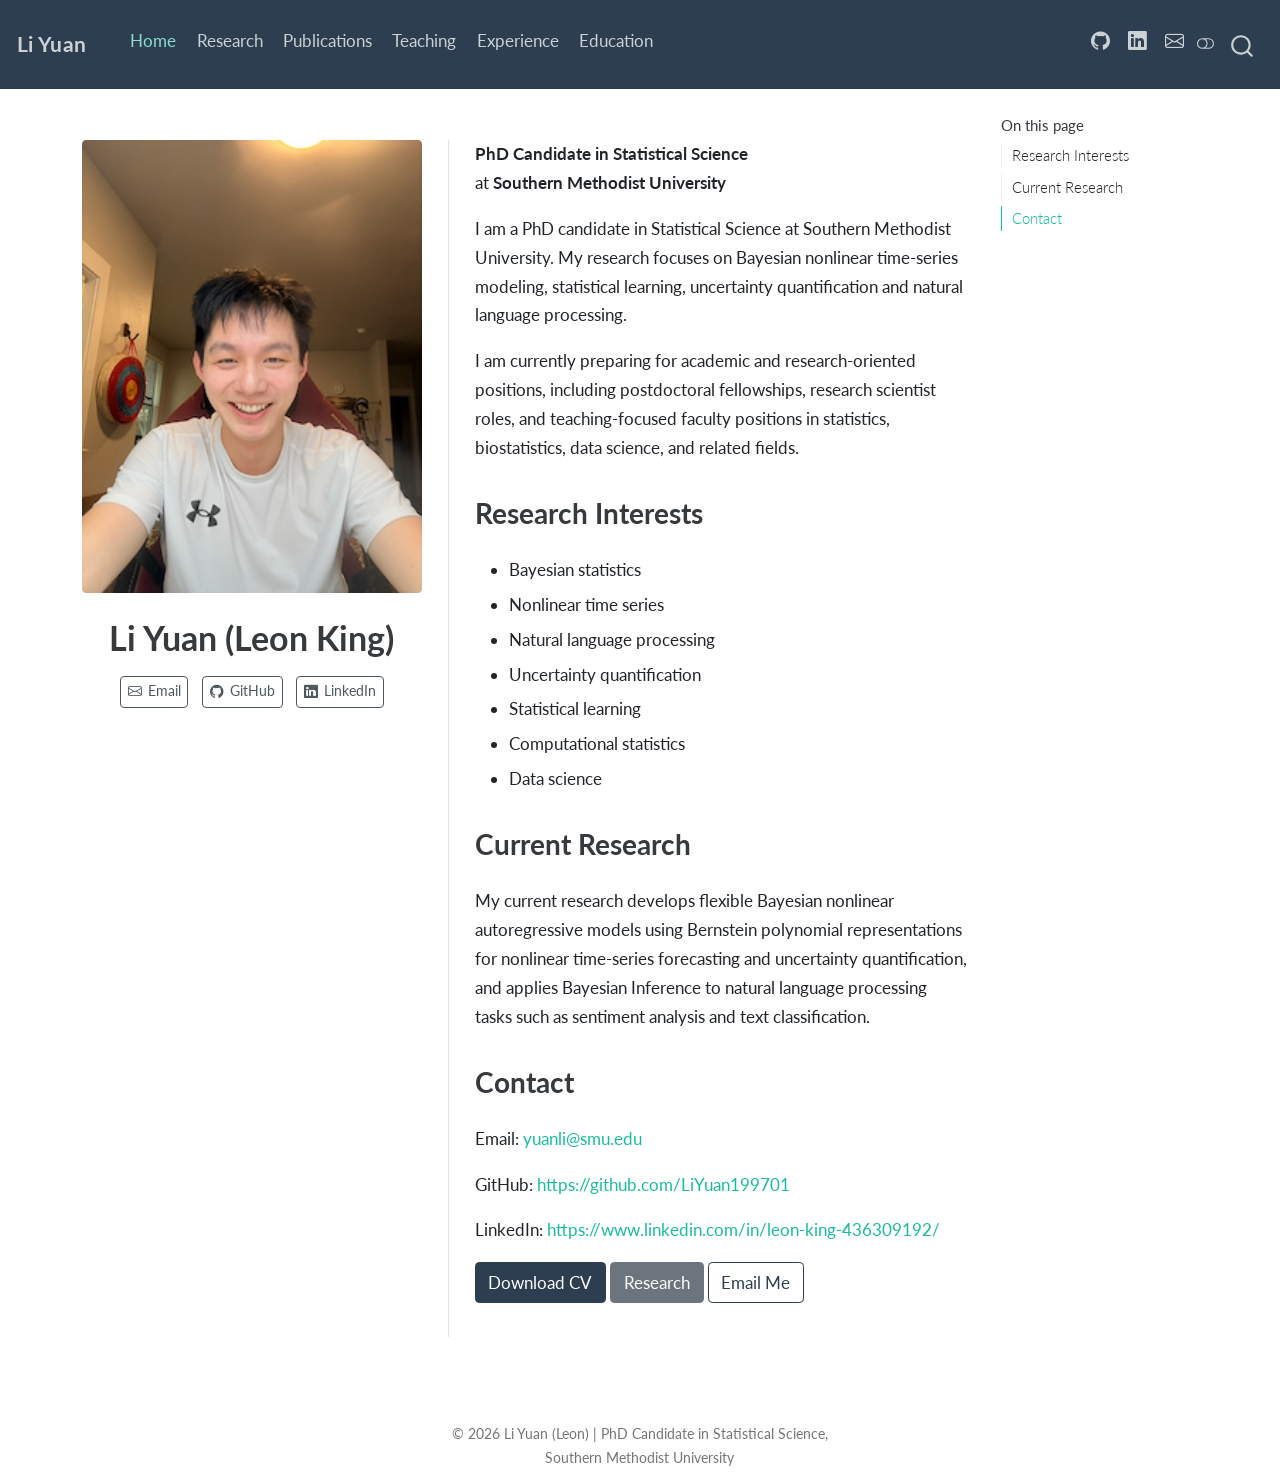
==== docs/index.html @ 4f9800c8 "Update website Education" ====
<!DOCTYPE html>
<html xmlns="http://www.w3.org/1999/xhtml" lang="en" xml:lang="en"><head>

<meta charset="utf-8">
<meta name="generator" content="quarto-1.3.450">

<meta name="viewport" content="width=device-width, initial-scale=1.0, user-scalable=yes">


<title>Li Yuan - Li Yuan (Leon King)</title>
<style>
code{white-space: pre-wrap;}
span.smallcaps{font-variant: small-caps;}
div.columns{display: flex; gap: min(4vw, 1.5em);}
div.column{flex: auto; overflow-x: auto;}
div.hanging-indent{margin-left: 1.5em; text-indent: -1.5em;}
ul.task-list{list-style: none;}
ul.task-list li input[type="checkbox"] {
  width: 0.8em;
  margin: 0 0.8em 0.2em -1em; /* quarto-specific, see https://github.com/quarto-dev/quarto-cli/issues/4556 */ 
  vertical-align: middle;
}
</style>


<script src="site_libs/quarto-nav/quarto-nav.js"></script>
<script src="site_libs/quarto-nav/headroom.min.js"></script>
<script src="site_libs/clipboard/clipboard.min.js"></script>
<script src="site_libs/quarto-search/autocomplete.umd.js"></script>
<script src="site_libs/quarto-search/fuse.min.js"></script>
<script src="site_libs/quarto-search/quarto-search.js"></script>
<meta name="quarto:offset" content="./">
<script src="site_libs/quarto-html/quarto.js"></script>
<script src="site_libs/quarto-html/popper.min.js"></script>
<script src="site_libs/quarto-html/tippy.umd.min.js"></script>
<link href="site_libs/quarto-html/tippy.css" rel="stylesheet">
<link href="site_libs/quarto-html/quarto-syntax-highlighting.css" rel="stylesheet" class="quarto-color-scheme" id="quarto-text-highlighting-styles">
<link href="site_libs/quarto-html/quarto-syntax-highlighting-dark.css" rel="prefetch" class="quarto-color-scheme quarto-color-alternate" id="quarto-text-highlighting-styles">
<script src="site_libs/bootstrap/bootstrap.min.js"></script>
<link href="site_libs/bootstrap/bootstrap-icons.css" rel="stylesheet">
<link href="site_libs/bootstrap/bootstrap.min.css" rel="stylesheet" class="quarto-color-scheme" id="quarto-bootstrap" data-mode="light">
<link href="site_libs/bootstrap/bootstrap-dark.min.css" rel="prefetch" class="quarto-color-scheme quarto-color-alternate" id="quarto-bootstrap" data-mode="dark">
<script id="quarto-search-options" type="application/json">{
  "location": "navbar",
  "copy-button": false,
  "collapse-after": 3,
  "panel-placement": "end",
  "type": "overlay",
  "limit": 20,
  "language": {
    "search-no-results-text": "No results",
    "search-matching-documents-text": "matching documents",
    "search-copy-link-title": "Copy link to search",
    "search-hide-matches-text": "Hide additional matches",
    "search-more-match-text": "more match in this document",
    "search-more-matches-text": "more matches in this document",
    "search-clear-button-title": "Clear",
    "search-detached-cancel-button-title": "Cancel",
    "search-submit-button-title": "Submit",
    "search-label": "Search"
  }
}</script>


<link rel="stylesheet" href="styles.css">
</head>

<body class="nav-fixed">

<div id="quarto-search-results"></div>
  <header id="quarto-header" class="headroom fixed-top">
    <nav class="navbar navbar-expand-lg navbar-dark ">
      <div class="navbar-container container-fluid">
      <div class="navbar-brand-container">
    <a class="navbar-brand" href="./index.html">
    <span class="navbar-title">Li Yuan</span>
    </a>
  </div>
            <div id="quarto-search" class="" title="Search"></div>
          <button class="navbar-toggler" type="button" data-bs-toggle="collapse" data-bs-target="#navbarCollapse" aria-controls="navbarCollapse" aria-expanded="false" aria-label="Toggle navigation" onclick="if (window.quartoToggleHeadroom) { window.quartoToggleHeadroom(); }">
  <span class="navbar-toggler-icon"></span>
</button>
          <div class="collapse navbar-collapse" id="navbarCollapse">
            <ul class="navbar-nav navbar-nav-scroll me-auto">
  <li class="nav-item">
    <a class="nav-link active" href="./index.html" rel="" target="" aria-current="page">
 <span class="menu-text">Home</span></a>
  </li>  
  <li class="nav-item">
    <a class="nav-link" href="./research.html" rel="" target="">
 <span class="menu-text">Research</span></a>
  </li>  
  <li class="nav-item">
    <a class="nav-link" href="./publications.html" rel="" target="">
 <span class="menu-text">Publications</span></a>
  </li>  
  <li class="nav-item">
    <a class="nav-link" href="./teaching.html" rel="" target="">
 <span class="menu-text">Teaching</span></a>
  </li>  
  <li class="nav-item">
    <a class="nav-link" href="./experience.html" rel="" target="">
 <span class="menu-text">Experience</span></a>
  </li>  
  <li class="nav-item">
    <a class="nav-link" href="./education.html" rel="" target="">
 <span class="menu-text">Education</span></a>
  </li>  
</ul>
            <ul class="navbar-nav navbar-nav-scroll ms-auto">
  <li class="nav-item compact">
    <a class="nav-link" href="https://github.com/LiYuan199701" rel="" target=""><i class="bi bi-github" role="img">
</i> 
 <span class="menu-text"></span></a>
  </li>  
  <li class="nav-item compact">
    <a class="nav-link" href="https://www.linkedin.com/in/leon-king-436309192/" rel="" target=""><i class="bi bi-linkedin" role="img">
</i> 
 <span class="menu-text"></span></a>
  </li>  
  <li class="nav-item compact">
    <a class="nav-link" href="mailto:yuanli@smu.edu" rel="" target=""><i class="bi bi-envelope" role="img">
</i> 
 <span class="menu-text"></span></a>
  </li>  
</ul>
            <div class="quarto-navbar-tools">
  <a href="" class="quarto-color-scheme-toggle quarto-navigation-tool  px-1" onclick="window.quartoToggleColorScheme(); return false;" title="Toggle dark mode"><i class="bi"></i></a>
</div>
          </div> <!-- /navcollapse -->
      </div> <!-- /container-fluid -->
    </nav>
</header>
<!-- content -->
<div id="quarto-content" class="quarto-container page-columns page-rows-contents page-layout-full page-navbar">
<!-- sidebar -->
<!-- margin-sidebar -->
    <div id="quarto-margin-sidebar" class="sidebar margin-sidebar">
        <nav id="TOC" role="doc-toc" class="toc-active">
    <h2 id="toc-title">On this page</h2>
  <ul>
  <li><a href="#research-interests" id="toc-research-interests" class="nav-link active" data-scroll-target="#research-interests">Research Interests</a></li>
  <li><a href="#current-research" id="toc-current-research" class="nav-link" data-scroll-target="#current-research">Current Research</a></li>
  <li><a href="#contact" id="toc-contact" class="nav-link" data-scroll-target="#contact">Contact</a></li>
  </ul>
</nav>
    </div>
<!-- main -->
<div class="quarto-about-trestles column-page-left">
  <div class="about-entity">
    <img src="images/headshot.png" class="about-image
  rounded " style="width: 20em;">
<header id="title-block-header" class="quarto-title-block default">
<div class="quarto-title">
<h1 class="title">Li Yuan (Leon King)</h1>
</div>
<div class="quarto-title-meta">
  </div>
</header>
    <div class="about-links">
  <a href="mailto:yuanli@smu.edu" class="about-link" rel="" target="">
    <i class="bi bi-envelope"></i>
     <span class="about-link-text">Email</span>
  </a>
  <a href="https://github.com/LiYuan199701" class="about-link" rel="" target="">
    <i class="bi bi-github"></i>
     <span class="about-link-text">GitHub</span>
  </a>
  <a href="https://www.linkedin.com/in/leon-king-436309192/" class="about-link" rel="" target="">
    <i class="bi bi-linkedin"></i>
     <span class="about-link-text">LinkedIn</span>
  </a>
</div>
  </div>
  <div class="about-contents"><main class="content column-page-left" id="quarto-document-content">

<p><strong>PhD Candidate in Statistical Science</strong><br>
at <strong>Southern Methodist University</strong></p>
<p>I am a PhD candidate in Statistical Science at Southern Methodist University. My research focuses on Bayesian nonlinear time-series modeling, statistical learning, uncertainty quantification and natural language processing.</p>
<p>I am currently preparing for academic and research-oriented positions, including postdoctoral fellowships, research scientist roles, and teaching-focused faculty positions in statistics, biostatistics, data science, and related fields.</p>
<section id="research-interests" class="level2">
<h2 data-anchor-id="research-interests">Research Interests</h2>
<ul>
<li>Bayesian statistics</li>
<li>Nonlinear time series</li>
<li>Natural language processing</li>
<li>Uncertainty quantification</li>
<li>Statistical learning</li>
<li>Computational statistics</li>
<li>Data science</li>
</ul>
</section>
<section id="current-research" class="level2">
<h2 data-anchor-id="current-research">Current Research</h2>
<p>My current research develops flexible Bayesian nonlinear autoregressive models using Bernstein polynomial representations for nonlinear time-series forecasting and uncertainty quantification, and applies Bayesian Inference to natural language processing tasks such as sentiment analysis and text classification.</p>
</section>
<section id="contact" class="level2">
<h2 data-anchor-id="contact">Contact</h2>
<p>Email: <a href="mailto:yuanli@smu.edu">yuanli@smu.edu</a></p>
<p>GitHub: <a href="https://github.com/LiYuan199701">https://github.com/LiYuan199701</a></p>
<p>LinkedIn: <a href="https://www.linkedin.com/in/leon-king-436309192/">https://www.linkedin.com/in/leon-king-436309192/</a></p>
<p><a href="files/Li_Yuan_CV.pdf" class="btn btn-primary">Download CV</a> <a href="./research.html" class="btn btn-secondary">Research</a> <a href="mailto:yuanli@smu.edu" class="btn btn-outline-primary">Email Me</a></p>


</section>
</main></div>
</div>
 <!-- /main -->
<script id="quarto-html-after-body" type="application/javascript">
window.document.addEventListener("DOMContentLoaded", function (event) {
  const toggleBodyColorMode = (bsSheetEl) => {
    const mode = bsSheetEl.getAttribute("data-mode");
    const bodyEl = window.document.querySelector("body");
    if (mode === "dark") {
      bodyEl.classList.add("quarto-dark");
      bodyEl.classList.remove("quarto-light");
    } else {
      bodyEl.classList.add("quarto-light");
      bodyEl.classList.remove("quarto-dark");
    }
  }
  const toggleBodyColorPrimary = () => {
    const bsSheetEl = window.document.querySelector("link#quarto-bootstrap");
    if (bsSheetEl) {
      toggleBodyColorMode(bsSheetEl);
    }
  }
  toggleBodyColorPrimary();  
  const disableStylesheet = (stylesheets) => {
    for (let i=0; i < stylesheets.length; i++) {
      const stylesheet = stylesheets[i];
      stylesheet.rel = 'prefetch';
    }
  }
  const enableStylesheet = (stylesheets) => {
    for (let i=0; i < stylesheets.length; i++) {
      const stylesheet = stylesheets[i];
      stylesheet.rel = 'stylesheet';
    }
  }
  const manageTransitions = (selector, allowTransitions) => {
    const els = window.document.querySelectorAll(selector);
    for (let i=0; i < els.length; i++) {
      const el = els[i];
      if (allowTransitions) {
        el.classList.remove('notransition');
      } else {
        el.classList.add('notransition');
      }
    }
  }
  const toggleColorMode = (alternate) => {
    // Switch the stylesheets
    const alternateStylesheets = window.document.querySelectorAll('link.quarto-color-scheme.quarto-color-alternate');
    manageTransitions('#quarto-margin-sidebar .nav-link', false);
    if (alternate) {
      enableStylesheet(alternateStylesheets);
      for (const sheetNode of alternateStylesheets) {
        if (sheetNode.id === "quarto-bootstrap") {
          toggleBodyColorMode(sheetNode);
        }
      }
    } else {
      disableStylesheet(alternateStylesheets);
      toggleBodyColorPrimary();
    }
    manageTransitions('#quarto-margin-sidebar .nav-link', true);
    // Switch the toggles
    const toggles = window.document.querySelectorAll('.quarto-color-scheme-toggle');
    for (let i=0; i < toggles.length; i++) {
      const toggle = toggles[i];
      if (toggle) {
        if (alternate) {
          toggle.classList.add("alternate");     
        } else {
          toggle.classList.remove("alternate");
        }
      }
    }
    // Hack to workaround the fact that safari doesn't
    // properly recolor the scrollbar when toggling (#1455)
    if (navigator.userAgent.indexOf('Safari') > 0 && navigator.userAgent.indexOf('Chrome') == -1) {
      manageTransitions("body", false);
      window.scrollTo(0, 1);
      setTimeout(() => {
        window.scrollTo(0, 0);
        manageTransitions("body", true);
      }, 40);  
    }
  }
  const isFileUrl = () => { 
    return window.location.protocol === 'file:';
  }
  const hasAlternateSentinel = () => {  
    let styleSentinel = getColorSchemeSentinel();
    if (styleSentinel !== null) {
      return styleSentinel === "alternate";
    } else {
      return false;
    }
  }
  const setStyleSentinel = (alternate) => {
    const value = alternate ? "alternate" : "default";
    if (!isFileUrl()) {
      window.localStorage.setItem("quarto-color-scheme", value);
    } else {
      localAlternateSentinel = value;
    }
  }
  const getColorSchemeSentinel = () => {
    if (!isFileUrl()) {
      const storageValue = window.localStorage.getItem("quarto-color-scheme");
      return storageValue != null ? storageValue : localAlternateSentinel;
    } else {
      return localAlternateSentinel;
    }
  }
  let localAlternateSentinel = 'default';
  // Dark / light mode switch
  window.quartoToggleColorScheme = () => {
    // Read the current dark / light value 
    let toAlternate = !hasAlternateSentinel();
    toggleColorMode(toAlternate);
    setStyleSentinel(toAlternate);
  };
  // Ensure there is a toggle, if there isn't float one in the top right
  if (window.document.querySelector('.quarto-color-scheme-toggle') === null) {
    const a = window.document.createElement('a');
    a.classList.add('top-right');
    a.classList.add('quarto-color-scheme-toggle');
    a.href = "";
    a.onclick = function() { try { window.quartoToggleColorScheme(); } catch {} return false; };
    const i = window.document.createElement("i");
    i.classList.add('bi');
    a.appendChild(i);
    window.document.body.appendChild(a);
  }
  // Switch to dark mode if need be
  if (hasAlternateSentinel()) {
    toggleColorMode(true);
  } else {
    toggleColorMode(false);
  }
  const isCodeAnnotation = (el) => {
    for (const clz of el.classList) {
      if (clz.startsWith('code-annotation-')) {                     
        return true;
      }
    }
    return false;
  }
  const clipboard = new window.ClipboardJS('.code-copy-button', {
    text: function(trigger) {
      const codeEl = trigger.previousElementSibling.cloneNode(true);
      for (const childEl of codeEl.children) {
        if (isCodeAnnotation(childEl)) {
          childEl.remove();
        }
      }
      return codeEl.innerText;
    }
  });
  clipboard.on('success', function(e) {
    // button target
    const button = e.trigger;
    // don't keep focus
    button.blur();
    // flash "checked"
    button.classList.add('code-copy-button-checked');
    var currentTitle = button.getAttribute("title");
    button.setAttribute("title", "Copied!");
    let tooltip;
    if (window.bootstrap) {
      button.setAttribute("data-bs-toggle", "tooltip");
      button.setAttribute("data-bs-placement", "left");
      button.setAttribute("data-bs-title", "Copied!");
      tooltip = new bootstrap.Tooltip(button, 
        { trigger: "manual", 
          customClass: "code-copy-button-tooltip",
          offset: [0, -8]});
      tooltip.show();    
    }
    setTimeout(function() {
      if (tooltip) {
        tooltip.hide();
        button.removeAttribute("data-bs-title");
        button.removeAttribute("data-bs-toggle");
        button.removeAttribute("data-bs-placement");
      }
      button.setAttribute("title", currentTitle);
      button.classList.remove('code-copy-button-checked');
    }, 1000);
    // clear code selection
    e.clearSelection();
  });
  function tippyHover(el, contentFn) {
    const config = {
      allowHTML: true,
      content: contentFn,
      maxWidth: 500,
      delay: 100,
      arrow: false,
      appendTo: function(el) {
          return el.parentElement;
      },
      interactive: true,
      interactiveBorder: 10,
      theme: 'quarto',
      placement: 'bottom-start'
    };
    window.tippy(el, config); 
  }
  const noterefs = window.document.querySelectorAll('a[role="doc-noteref"]');
  for (var i=0; i<noterefs.length; i++) {
    const ref = noterefs[i];
    tippyHover(ref, function() {
      // use id or data attribute instead here
      let href = ref.getAttribute('data-footnote-href') || ref.getAttribute('href');
      try { href = new URL(href).hash; } catch {}
      const id = href.replace(/^#\/?/, "");
      const note = window.document.getElementById(id);
      return note.innerHTML;
    });
  }
      let selectedAnnoteEl;
      const selectorForAnnotation = ( cell, annotation) => {
        let cellAttr = 'data-code-cell="' + cell + '"';
        let lineAttr = 'data-code-annotation="' +  annotation + '"';
        const selector = 'span[' + cellAttr + '][' + lineAttr + ']';
        return selector;
      }
      const selectCodeLines = (annoteEl) => {
        const doc = window.document;
        const targetCell = annoteEl.getAttribute("data-target-cell");
        const targetAnnotation = annoteEl.getAttribute("data-target-annotation");
        const annoteSpan = window.document.querySelector(selectorForAnnotation(targetCell, targetAnnotation));
        const lines = annoteSpan.getAttribute("data-code-lines").split(",");
        const lineIds = lines.map((line) => {
          return targetCell + "-" + line;
        })
        let top = null;
        let height = null;
        let parent = null;
        if (lineIds.length > 0) {
            //compute the position of the single el (top and bottom and make a div)
            const el = window.document.getElementById(lineIds[0]);
            top = el.offsetTop;
            height = el.offsetHeight;
            parent = el.parentElement.parentElement;
          if (lineIds.length > 1) {
            const lastEl = window.document.getElementById(lineIds[lineIds.length - 1]);
            const bottom = lastEl.offsetTop + lastEl.offsetHeight;
            height = bottom - top;
          }
          if (top !== null && height !== null && parent !== null) {
            // cook up a div (if necessary) and position it 
            let div = window.document.getElementById("code-annotation-line-highlight");
            if (div === null) {
              div = window.document.createElement("div");
              div.setAttribute("id", "code-annotation-line-highlight");
              div.style.position = 'absolute';
              parent.appendChild(div);
            }
            div.style.top = top - 2 + "px";
            div.style.height = height + 4 + "px";
            let gutterDiv = window.document.getElementById("code-annotation-line-highlight-gutter");
            if (gutterDiv === null) {
              gutterDiv = window.document.createElement("div");
              gutterDiv.setAttribute("id", "code-annotation-line-highlight-gutter");
              gutterDiv.style.position = 'absolute';
              const codeCell = window.document.getElementById(targetCell);
              const gutter = codeCell.querySelector('.code-annotation-gutter');
              gutter.appendChild(gutterDiv);
            }
            gutterDiv.style.top = top - 2 + "px";
            gutterDiv.style.height = height + 4 + "px";
          }
          selectedAnnoteEl = annoteEl;
        }
      };
      const unselectCodeLines = () => {
        const elementsIds = ["code-annotation-line-highlight", "code-annotation-line-highlight-gutter"];
        elementsIds.forEach((elId) => {
          const div = window.document.getElementById(elId);
          if (div) {
            div.remove();
          }
        });
        selectedAnnoteEl = undefined;
      };
      // Attach click handler to the DT
      const annoteDls = window.document.querySelectorAll('dt[data-target-cell]');
      for (const annoteDlNode of annoteDls) {
        annoteDlNode.addEventListener('click', (event) => {
          const clickedEl = event.target;
          if (clickedEl !== selectedAnnoteEl) {
            unselectCodeLines();
            const activeEl = window.document.querySelector('dt[data-target-cell].code-annotation-active');
            if (activeEl) {
              activeEl.classList.remove('code-annotation-active');
            }
            selectCodeLines(clickedEl);
            clickedEl.classList.add('code-annotation-active');
          } else {
            // Unselect the line
            unselectCodeLines();
            clickedEl.classList.remove('code-annotation-active');
          }
        });
      }
  const findCites = (el) => {
    const parentEl = el.parentElement;
    if (parentEl) {
      const cites = parentEl.dataset.cites;
      if (cites) {
        return {
          el,
          cites: cites.split(' ')
        };
      } else {
        return findCites(el.parentElement)
      }
    } else {
      return undefined;
    }
  };
  var bibliorefs = window.document.querySelectorAll('a[role="doc-biblioref"]');
  for (var i=0; i<bibliorefs.length; i++) {
    const ref = bibliorefs[i];
    const citeInfo = findCites(ref);
    if (citeInfo) {
      tippyHover(citeInfo.el, function() {
        var popup = window.document.createElement('div');
        citeInfo.cites.forEach(function(cite) {
          var citeDiv = window.document.createElement('div');
          citeDiv.classList.add('hanging-indent');
          citeDiv.classList.add('csl-entry');
          var biblioDiv = window.document.getElementById('ref-' + cite);
          if (biblioDiv) {
            citeDiv.innerHTML = biblioDiv.innerHTML;
          }
          popup.appendChild(citeDiv);
        });
        return popup.innerHTML;
      });
    }
  }
});
</script>
</div> <!-- /content -->
<footer class="footer">
  <div class="nav-footer">
    <div class="nav-footer-left">
      &nbsp;
    </div>   
    <div class="nav-footer-center">© 2026 Li Yuan (Leon) | PhD Candidate in Statistical Science, Southern Methodist University</div>
    <div class="nav-footer-right">
      &nbsp;
    </div>
  </div>
</footer>



</body></html>
---- docs/site_libs/quarto-html/tippy.css ----
.tippy-box[data-animation=fade][data-state=hidden]{opacity:0}[data-tippy-root]{max-width:calc(100vw - 10px)}.tippy-box{position:relative;background-color:#333;color:#fff;border-radius:4px;font-size:14px;line-height:1.4;white-space:normal;outline:0;transition-property:transform,visibility,opacity}.tippy-box[data-placement^=top]>.tippy-arrow{bottom:0}.tippy-box[data-placement^=top]>.tippy-arrow:before{bottom:-7px;left:0;border-width:8px 8px 0;border-top-color:initial;transform-origin:center top}.tippy-box[data-placement^=bottom]>.tippy-arrow{top:0}.tippy-box[data-placement^=bottom]>.tippy-arrow:before{top:-7px;left:0;border-width:0 8px 8px;border-bottom-color:initial;transform-origin:center bottom}.tippy-box[data-placement^=left]>.tippy-arrow{right:0}.tippy-box[data-placement^=left]>.tippy-arrow:before{border-width:8px 0 8px 8px;border-left-color:initial;right:-7px;transform-origin:center left}.tippy-box[data-placement^=right]>.tippy-arrow{left:0}.tippy-box[data-placement^=right]>.tippy-arrow:before{left:-7px;border-width:8px 8px 8px 0;border-right-color:initial;transform-origin:center right}.tippy-box[data-inertia][data-state=visible]{transition-timing-function:cubic-bezier(.54,1.5,.38,1.11)}.tippy-arrow{width:16px;height:16px;color:#333}.tippy-arrow:before{content:"";position:absolute;border-color:transparent;border-style:solid}.tippy-content{position:relative;padding:5px 9px;z-index:1}
---- docs/site_libs/quarto-html/quarto-syntax-highlighting.css ----
/* quarto syntax highlight colors */
:root {
  --quarto-hl-ot-color: #003B4F;
  --quarto-hl-at-color: #657422;
  --quarto-hl-ss-color: #20794D;
  --quarto-hl-an-color: #5E5E5E;
  --quarto-hl-fu-color: #4758AB;
  --quarto-hl-st-color: #20794D;
  --quarto-hl-cf-color: #003B4F;
  --quarto-hl-op-color: #5E5E5E;
  --quarto-hl-er-color: #AD0000;
  --quarto-hl-bn-color: #AD0000;
  --quarto-hl-al-color: #AD0000;
  --quarto-hl-va-color: #111111;
  --quarto-hl-bu-color: inherit;
  --quarto-hl-ex-color: inherit;
  --quarto-hl-pp-color: #AD0000;
  --quarto-hl-in-color: #5E5E5E;
  --quarto-hl-vs-color: #20794D;
  --quarto-hl-wa-color: #5E5E5E;
  --quarto-hl-do-color: #5E5E5E;
  --quarto-hl-im-color: #00769E;
  --quarto-hl-ch-color: #20794D;
  --quarto-hl-dt-color: #AD0000;
  --quarto-hl-fl-color: #AD0000;
  --quarto-hl-co-color: #5E5E5E;
  --quarto-hl-cv-color: #5E5E5E;
  --quarto-hl-cn-color: #8f5902;
  --quarto-hl-sc-color: #5E5E5E;
  --quarto-hl-dv-color: #AD0000;
  --quarto-hl-kw-color: #003B4F;
}

/* other quarto variables */
:root {
  --quarto-font-monospace: SFMono-Regular, Menlo, Monaco, Consolas, "Liberation Mono", "Courier New", monospace;
}

pre > code.sourceCode > span {
  color: #003B4F;
}

code span {
  color: #003B4F;
}

code.sourceCode > span {
  color: #003B4F;
}

div.sourceCode,
div.sourceCode pre.sourceCode {
  color: #003B4F;
}

code span.ot {
  color: #003B4F;
  font-style: inherit;
}

code span.at {
  color: #657422;
  font-style: inherit;
}

code span.ss {
  color: #20794D;
  font-style: inherit;
}

code span.an {
  color: #5E5E5E;
  font-style: inherit;
}

code span.fu {
  color: #4758AB;
  font-style: inherit;
}

code span.st {
  color: #20794D;
  font-style: inherit;
}

code span.cf {
  color: #003B4F;
  font-style: inherit;
}

code span.op {
  color: #5E5E5E;
  font-style: inherit;
}

code span.er {
  color: #AD0000;
  font-style: inherit;
}

code span.bn {
  color: #AD0000;
  font-style: inherit;
}

code span.al {
  color: #AD0000;
  font-style: inherit;
}

code span.va {
  color: #111111;
  font-style: inherit;
}

code span.bu {
  font-style: inherit;
}

code span.ex {
  font-style: inherit;
}

code span.pp {
  color: #AD0000;
  font-style: inherit;
}

code span.in {
  color: #5E5E5E;
  font-style: inherit;
}

code span.vs {
  color: #20794D;
  font-style: inherit;
}

code span.wa {
  color: #5E5E5E;
  font-style: italic;
}

code span.do {
  color: #5E5E5E;
  font-style: italic;
}

code span.im {
  color: #00769E;
  font-style: inherit;
}

code span.ch {
  color: #20794D;
  font-style: inherit;
}

code span.dt {
  color: #AD0000;
  font-style: inherit;
}

code span.fl {
  color: #AD0000;
  font-style: inherit;
}

code span.co {
  color: #5E5E5E;
  font-style: inherit;
}

code span.cv {
  color: #5E5E5E;
  font-style: italic;
}

code span.cn {
  color: #8f5902;
  font-style: inherit;
}

code span.sc {
  color: #5E5E5E;
  font-style: inherit;
}

code span.dv {
  color: #AD0000;
  font-style: inherit;
}

code span.kw {
  color: #003B4F;
  font-style: inherit;
}

.prevent-inlining {
  content: "</";
}

/*# sourceMappingURL=debc5d5d77c3f9108843748ff7464032.css.map */
---- docs/site_libs/quarto-html/quarto-syntax-highlighting-dark.css ----
/* quarto syntax highlight colors */
:root {
  --quarto-hl-al-color: #f07178;
  --quarto-hl-an-color: #d4d0ab;
  --quarto-hl-at-color: #00e0e0;
  --quarto-hl-bn-color: #d4d0ab;
  --quarto-hl-bu-color: #abe338;
  --quarto-hl-ch-color: #abe338;
  --quarto-hl-co-color: #f8f8f2;
  --quarto-hl-cv-color: #ffd700;
  --quarto-hl-cn-color: #ffd700;
  --quarto-hl-cf-color: #ffa07a;
  --quarto-hl-dt-color: #ffa07a;
  --quarto-hl-dv-color: #d4d0ab;
  --quarto-hl-do-color: #f8f8f2;
  --quarto-hl-er-color: #f07178;
  --quarto-hl-ex-color: #00e0e0;
  --quarto-hl-fl-color: #d4d0ab;
  --quarto-hl-fu-color: #ffa07a;
  --quarto-hl-im-color: #abe338;
  --quarto-hl-in-color: #d4d0ab;
  --quarto-hl-kw-color: #ffa07a;
  --quarto-hl-op-color: #ffa07a;
  --quarto-hl-ot-color: #00e0e0;
  --quarto-hl-pp-color: #dcc6e0;
  --quarto-hl-re-color: #00e0e0;
  --quarto-hl-sc-color: #abe338;
  --quarto-hl-ss-color: #abe338;
  --quarto-hl-st-color: #abe338;
  --quarto-hl-va-color: #00e0e0;
  --quarto-hl-vs-color: #abe338;
  --quarto-hl-wa-color: #dcc6e0;
}

/* other quarto variables */
:root {
  --quarto-font-monospace: SFMono-Regular, Menlo, Monaco, Consolas, "Liberation Mono", "Courier New", monospace;
}

code span.al {
  background-color: #2a0f15;
  font-weight: bold;
  color: #f07178;
}

code span.an {
  color: #d4d0ab;
}

code span.at {
  color: #00e0e0;
}

code span.bn {
  color: #d4d0ab;
}

code span.bu {
  color: #abe338;
}

code span.ch {
  color: #abe338;
}

code span.co {
  font-style: italic;
  color: #f8f8f2;
}

code span.cv {
  color: #ffd700;
}

code span.cn {
  color: #ffd700;
}

code span.cf {
  font-weight: bold;
  color: #ffa07a;
}

code span.dt {
  color: #ffa07a;
}

code span.dv {
  color: #d4d0ab;
}

code span.do {
  color: #f8f8f2;
}

code span.er {
  color: #f07178;
  text-decoration: underline;
}

code span.ex {
  font-weight: bold;
  color: #00e0e0;
}

code span.fl {
  color: #d4d0ab;
}

code span.fu {
  color: #ffa07a;
}

code span.im {
  color: #abe338;
}

code span.in {
  color: #d4d0ab;
}

code span.kw {
  font-weight: bold;
  color: #ffa07a;
}

pre > code.sourceCode > span {
  color: #f8f8f2;
}

code span {
  color: #f8f8f2;
}

code.sourceCode > span {
  color: #f8f8f2;
}

div.sourceCode,
div.sourceCode pre.sourceCode {
  color: #f8f8f2;
}

code span.op {
  color: #ffa07a;
}

code span.ot {
  color: #00e0e0;
}

code span.pp {
  color: #dcc6e0;
}

code span.re {
  background-color: #f8f8f2;
  color: #00e0e0;
}

code span.sc {
  color: #abe338;
}

code span.ss {
  color: #abe338;
}

code span.st {
  color: #abe338;
}

code span.va {
  color: #00e0e0;
}

code span.vs {
  color: #abe338;
}

code span.wa {
  color: #dcc6e0;
}

.prevent-inlining {
  content: "</";
}

/*# sourceMappingURL=935a306eefa94366c21e1a970dddb765.css.map */
---- docs/styles.css ----
/* Make the whole site feel cleaner */
body {
  font-size: 17px;
  line-height: 1.7;
}

/* Improve headings */
h1, h2, h3 {
  font-weight: 700;
}

/* Make homepage intro more elegant */
.quarto-about-jolla {
  margin-top: 2rem;
  margin-bottom: 2rem;
}

/* Make links look cleaner */
a {
  text-decoration: none;
}

/* Add soft rounded style to callout boxes */
.callout {
  border-radius: 12px;
}

/* Make navbar cleaner */
.navbar-title {
  font-weight: 700;
  letter-spacing: 0.3px;
}

/* Better image styling */
img {
  border-radius: 12px;
}

/* Limit page width for readability */
.page-columns .content {
  max-width: 950px;
}

/* Make CV/research lists easier to read */
li {
  margin-bottom: 0.35rem;
}

/* Homepage profile photo */
.quarto-about-jolla img {
  max-width: 280px;
  border-radius: 24px;
  box-shadow: 0 8px 30px rgba(0, 0, 0, 0.18);
}

/* Homepage intro spacing */
.quarto-about-jolla {
  margin-top: 2rem;
  margin-bottom: 2rem;
}
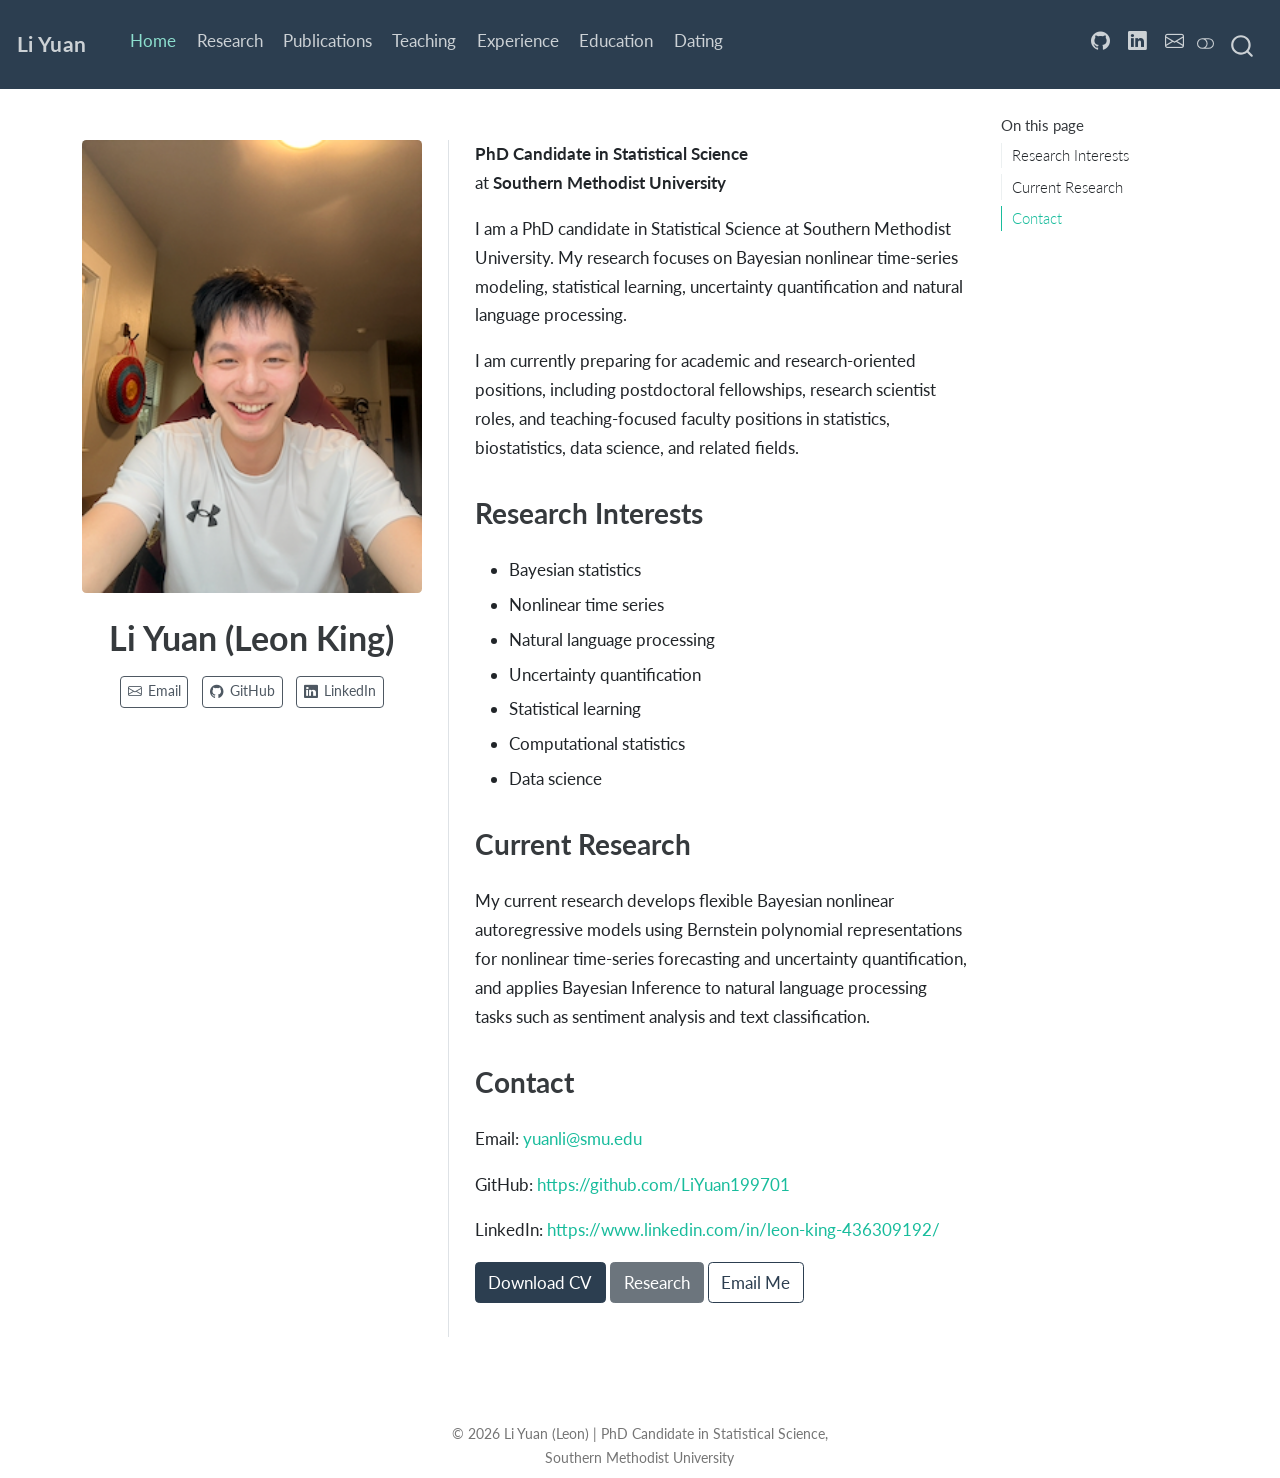
==== commit 3ddf02bd: "Update website" ====
--- a/docs/index.html
+++ b/docs/index.html
@@ -105,6 +105,10 @@
   <li class="nav-item">
     <a class="nav-link" href="./education.html" rel="" target="">
  <span class="menu-text">Education</span></a>
+  </li>  
+  <li class="nav-item">
+    <a class="nav-link" href="./dating.html" rel="" target="">
+ <span class="menu-text">Dating</span></a>
   </li>  
 </ul>
             <ul class="navbar-nav navbar-nav-scroll ms-auto">
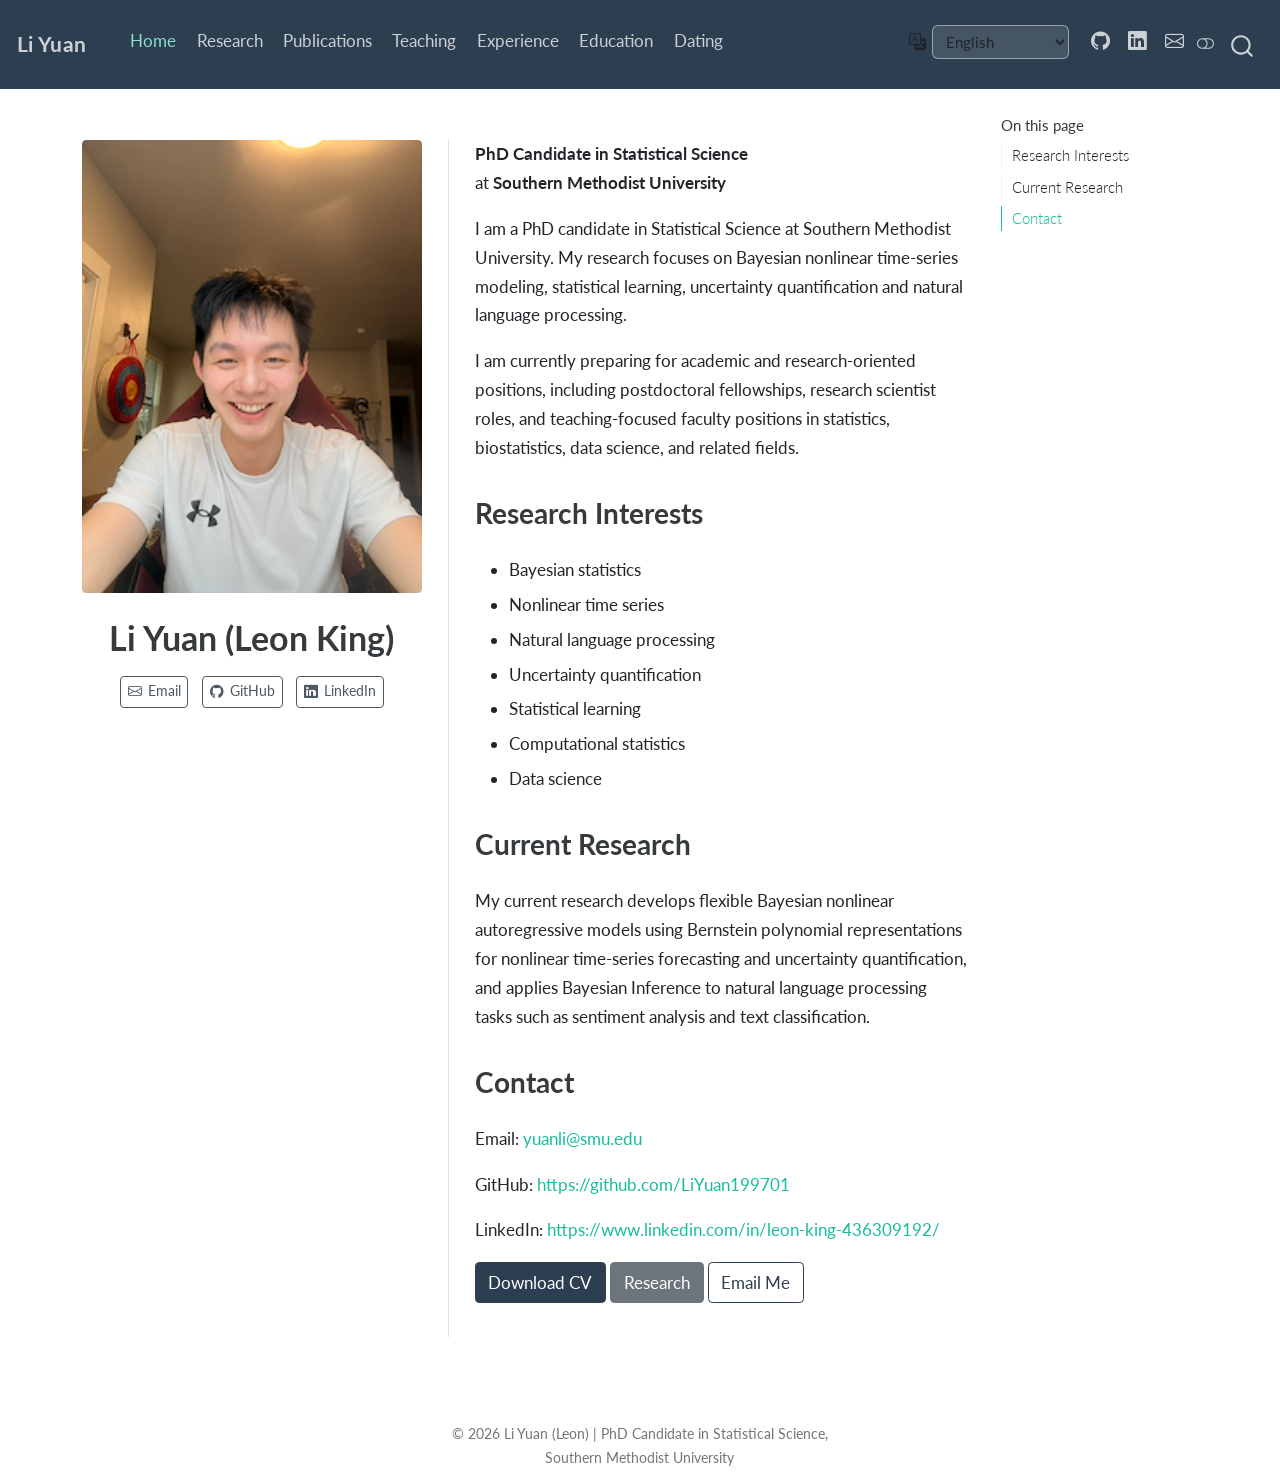
==== commit 39c94544: "Update website" ====
--- a/docs/index.html
+++ b/docs/index.html
@@ -210,6 +210,7 @@
 </main></div>
 </div>
  <!-- /main -->
+<script src="language-switcher.js"></script>
 <script id="quarto-html-after-body" type="application/javascript">
 window.document.addEventListener("DOMContentLoaded", function (event) {
   const toggleBodyColorMode = (bsSheetEl) => {
--- a/docs/styles.css
+++ b/docs/styles.css
@@ -31,6 +31,57 @@
   letter-spacing: 0.3px;
 }
 
+/* Site-wide language selector */
+.language-switcher-item {
+  display: flex;
+  align-items: center;
+  margin-right: 0.75rem;
+}
+
+.language-switcher {
+  display: inline-flex;
+  align-items: center;
+  gap: 0.35rem;
+  margin: 0;
+  color: var(--bs-navbar-color);
+}
+
+.language-switcher-icon {
+  font-size: 1rem;
+  line-height: 1;
+}
+
+.language-switcher-select {
+  max-width: 9.25rem;
+  min-height: 2rem;
+  padding: 0.25rem 1.85rem 0.25rem 0.55rem;
+  border: 1px solid rgba(255, 255, 255, 0.45);
+  border-radius: 6px;
+  color: var(--bs-navbar-color);
+  background-color: rgba(255, 255, 255, 0.12);
+  font-size: 0.9rem;
+}
+
+.language-switcher-select:focus {
+  outline: 2px solid rgba(255, 255, 255, 0.75);
+  outline-offset: 2px;
+}
+
+.language-switcher-select option {
+  color: #212529;
+  background-color: #ffffff;
+}
+
+@media (max-width: 991.98px) {
+  .language-switcher-item {
+    margin: 0.6rem 0 0.4rem;
+  }
+
+  .language-switcher-select {
+    max-width: 12rem;
+  }
+}
+
 /* Better image styling */
 img {
   border-radius: 12px;
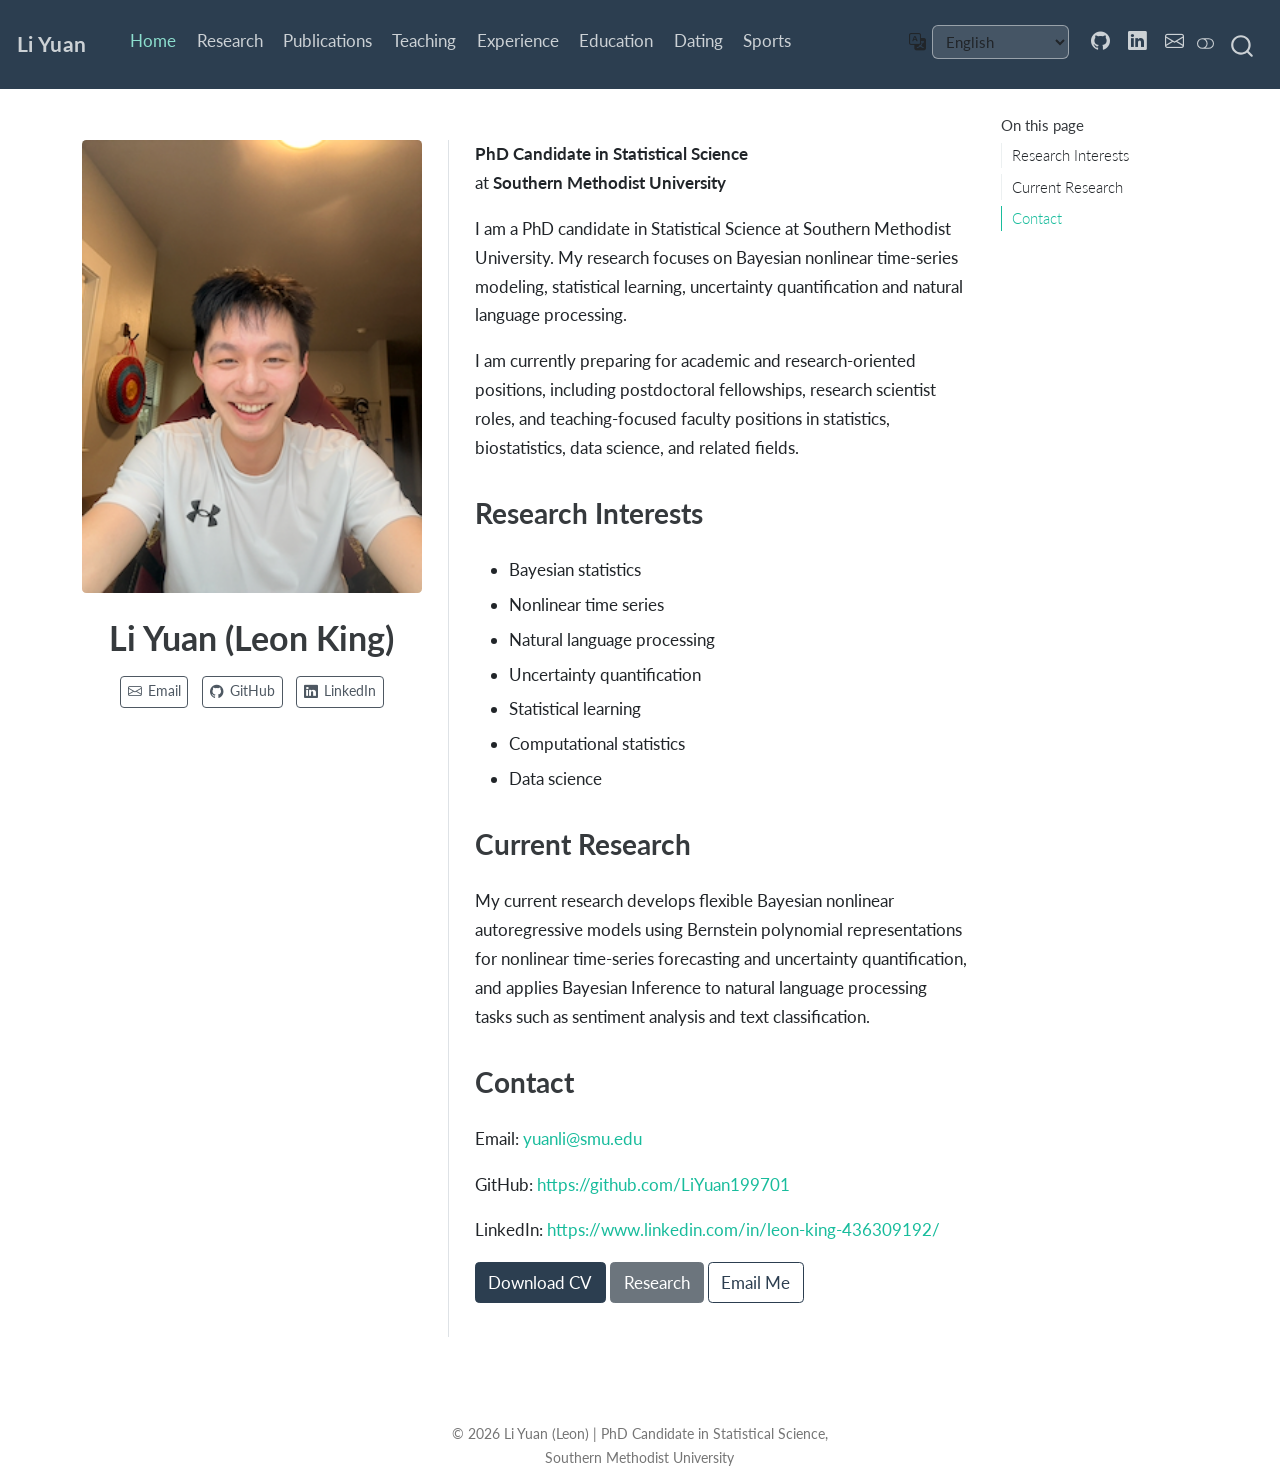
==== commit 95ae3caf: "Update website content and experience page" ====
--- a/docs/index.html
+++ b/docs/index.html
@@ -109,6 +109,10 @@
   <li class="nav-item">
     <a class="nav-link" href="./dating.html" rel="" target="">
  <span class="menu-text">Dating</span></a>
+  </li>  
+  <li class="nav-item">
+    <a class="nav-link" href="./sports.html" rel="" target="">
+ <span class="menu-text">Sports</span></a>
   </li>  
 </ul>
             <ul class="navbar-nav navbar-nav-scroll ms-auto">
--- a/docs/styles.css
+++ b/docs/styles.css
@@ -92,6 +92,226 @@
   max-width: 950px;
 }
 
+/* Let the dating self-knowledge table keep test links on one line */
+.self-knowledge-tools-table {
+  width: min(1120px, calc(100vw - 2rem));
+  max-width: min(1120px, calc(100vw - 2rem));
+  overflow-x: auto;
+}
+
+.self-knowledge-tools-table table {
+  min-width: 1040px;
+}
+
+.self-knowledge-tools-table th:nth-child(2),
+.self-knowledge-tools-table td:nth-child(2) {
+  width: 16rem;
+  white-space: nowrap;
+}
+
+/* Sports analytics cards and practice image gallery */
+.bow-setup-hero {
+  margin: 1.1rem 0 1.5rem;
+  padding: 1rem;
+  border-radius: 18px;
+  background: linear-gradient(135deg, rgba(255, 248, 232, 0.95), rgba(241, 232, 211, 0.72));
+  border: 1px solid rgba(112, 84, 38, 0.14);
+  box-shadow: 0 14px 32px rgba(60, 45, 25, 0.12);
+}
+
+.bow-setup-hero img {
+  display: block;
+  width: 100%;
+  max-height: 560px;
+  object-fit: contain;
+  background: #fbf5e8;
+}
+
+.sight-setup-note {
+  margin: 1rem 0;
+  padding: 1rem 1.15rem;
+  border-left: 5px solid #305f8f;
+  border-radius: 14px;
+  background: linear-gradient(135deg, rgba(230, 241, 250, 0.95), rgba(255, 248, 232, 0.85));
+  box-shadow: 0 8px 22px rgba(28, 45, 65, 0.08);
+}
+
+.sight-setup-note p {
+  margin-bottom: 0;
+}
+
+.sight-setup-grid {
+  display: grid;
+  grid-template-columns: repeat(auto-fit, minmax(260px, 1fr));
+  gap: 1rem;
+  margin: 1rem 0 1.5rem;
+  align-items: start;
+}
+
+.sight-setup-grid img {
+  width: 100%;
+  max-height: 520px;
+  object-fit: contain;
+  background: #eef4f8;
+  border: 1px solid rgba(24, 62, 93, 0.16);
+  border-radius: 14px;
+  box-shadow: 0 10px 26px rgba(18, 45, 70, 0.14);
+}
+
+.score-legend {
+  margin: 0.8rem 0 1rem;
+}
+
+.score-badge {
+  display: inline-flex;
+  min-width: 4rem;
+  justify-content: center;
+  align-items: center;
+  margin: 0.15rem 0.2rem;
+  padding: 0.12rem 0.45rem;
+  border: 2px solid #888;
+  border-radius: 4px;
+  font-weight: 700;
+}
+
+.archery-scorecard-wrap {
+  overflow-x: auto;
+  margin: 0.8rem 0 1.3rem;
+}
+
+.archery-scorecard {
+  width: max-content;
+  min-width: 560px;
+  margin: 0;
+  border-collapse: collapse;
+  border: 2px solid #8b8b8b;
+  font-size: 1rem;
+  line-height: 1.25;
+  text-align: center;
+}
+
+.archery-scorecard th,
+.archery-scorecard td {
+  min-width: 3.4rem;
+  padding: 0.42rem 0.55rem;
+  border: 2px solid #8b8b8b;
+  background: #efefef;
+  color: #111;
+  font-weight: 500;
+}
+
+.archery-scorecard th {
+  background: #dedede;
+  font-weight: 700;
+}
+
+.archery-scorecard .scorecard-title th,
+.archery-scorecard tr.scorecard-title th {
+  background: #eeeeee;
+  font-size: 1.05rem;
+  text-align: left;
+}
+
+.archery-scorecard td.score-yellow,
+.score-badge.score-yellow {
+  background: #ffd70a;
+  color: #111;
+}
+
+.archery-scorecard td.score-red,
+.score-badge.score-red {
+  background: #f3120b;
+  color: #fff;
+}
+
+.archery-scorecard td.score-blue,
+.score-badge.score-blue {
+  background: #12b7e8;
+  color: #111;
+}
+
+.archery-scorecard td.score-black,
+.score-badge.score-black {
+  background: #050505;
+  color: #fff;
+}
+
+.archery-scorecard td.score-white,
+.score-badge.score-white {
+  background: #fffdf3;
+  color: #111;
+}
+
+.archery-summary-table {
+  min-width: 720px;
+}
+
+.sports-metric-grid {
+  display: grid;
+  grid-template-columns: repeat(auto-fit, minmax(140px, 1fr));
+  gap: 1rem;
+  margin: 1rem 0 1.4rem;
+}
+
+.sports-metric-card {
+  padding: 1rem;
+  border: 1px solid rgba(0, 0, 0, 0.1);
+  border-radius: 14px;
+  background: rgba(138, 158, 38, 0.08);
+  box-shadow: 0 6px 18px rgba(0, 0, 0, 0.06);
+}
+
+.sports-metric-card p {
+  margin-bottom: 0;
+}
+
+.sports-image-grid {
+  display: grid;
+  grid-template-columns: repeat(auto-fit, minmax(220px, 1fr));
+  gap: 1rem;
+  align-items: start;
+}
+
+.sports-image-grid img {
+  width: 100%;
+  max-height: 520px;
+  object-fit: contain;
+  background: #f4f0dc;
+  border: 1px solid rgba(0, 0, 0, 0.08);
+  box-shadow: 0 8px 24px rgba(0, 0, 0, 0.12);
+}
+
+.flight-training-note {
+  margin: 1rem 0 1.25rem;
+  padding: 1rem 1.15rem;
+  border-left: 5px solid #1c6b79;
+  border-radius: 14px;
+  background: linear-gradient(135deg, rgba(225, 245, 246, 0.95), rgba(255, 250, 232, 0.9));
+  box-shadow: 0 8px 22px rgba(20, 62, 74, 0.08);
+}
+
+.flight-training-note p {
+  margin-bottom: 0;
+}
+
+.flight-visual-grid {
+  display: grid;
+  grid-template-columns: repeat(auto-fit, minmax(310px, 1fr));
+  gap: 1rem;
+  margin: 1rem 0 1.5rem;
+  align-items: start;
+}
+
+.flight-visual-grid img {
+  width: 100%;
+  max-height: 680px;
+  object-fit: contain;
+  background: #f7f4ea;
+  border: 1px solid rgba(17, 49, 65, 0.14);
+  border-radius: 14px;
+  box-shadow: 0 10px 28px rgba(17, 49, 65, 0.14);
+}
+
 /* Make CV/research lists easier to read */
 li {
   margin-bottom: 0.35rem;
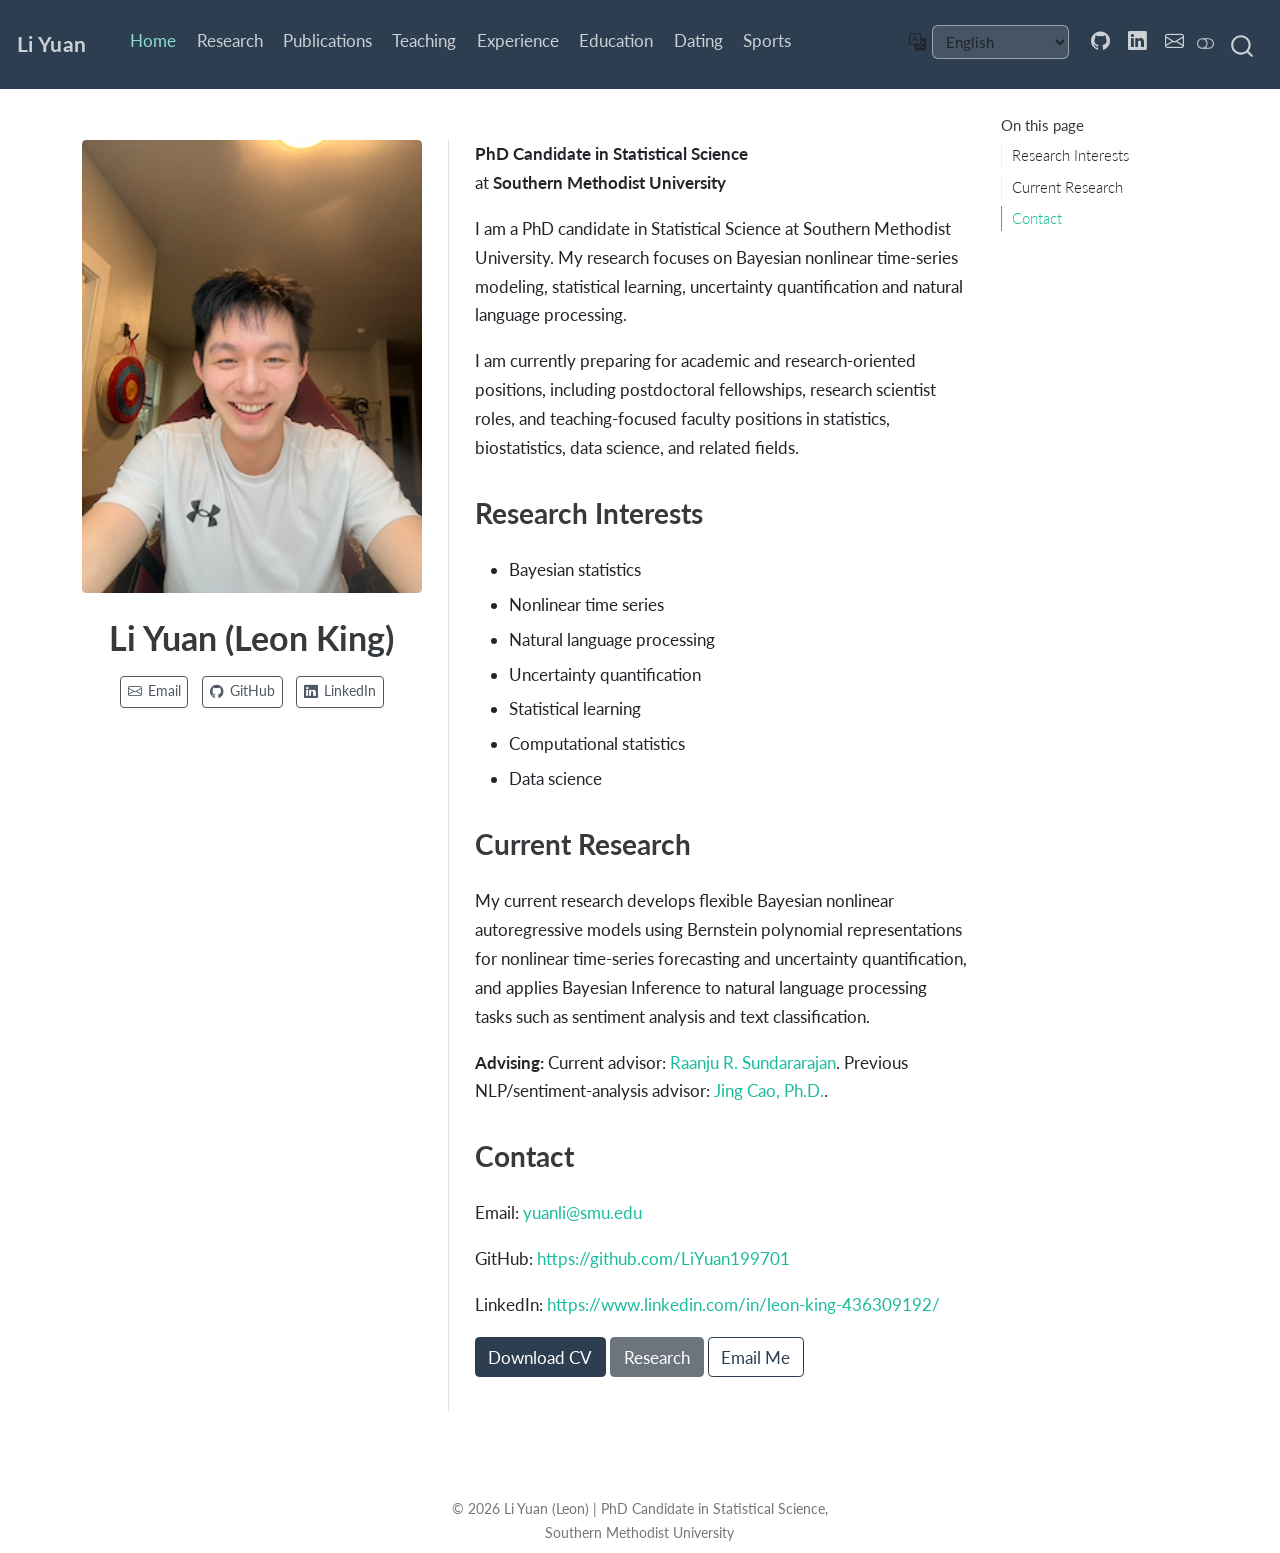
==== commit aa375ee6: "Update website content and experience page" ====
--- a/docs/index.html
+++ b/docs/index.html
@@ -201,6 +201,7 @@
 <section id="current-research" class="level2">
 <h2 data-anchor-id="current-research">Current Research</h2>
 <p>My current research develops flexible Bayesian nonlinear autoregressive models using Bernstein polynomial representations for nonlinear time-series forecasting and uncertainty quantification, and applies Bayesian Inference to natural language processing tasks such as sentiment analysis and text classification.</p>
+<p><strong>Advising:</strong> Current advisor: <a href="https://www.smu.edu/dedman/academics/departments/statistics/people/faculty/sundarajan">Raanju R. Sundararajan</a>. Previous NLP/sentiment-analysis advisor: <a href="https://people.smu.edu/jingcao/">Jing Cao, Ph.D.</a>.</p>
 </section>
 <section id="contact" class="level2">
 <h2 data-anchor-id="contact">Contact</h2>
--- a/docs/styles.css
+++ b/docs/styles.css
@@ -281,6 +281,19 @@
   box-shadow: 0 8px 24px rgba(0, 0, 0, 0.12);
 }
 
+.golf-science-note {
+  margin: 1rem 0 1.2rem;
+  padding: 1rem 1.15rem;
+  border-left: 5px solid #6c7d16;
+  border-radius: 14px;
+  background: linear-gradient(135deg, rgba(244, 246, 220, 0.96), rgba(232, 244, 232, 0.86));
+  box-shadow: 0 8px 22px rgba(64, 74, 22, 0.08);
+}
+
+.golf-science-note p {
+  margin-bottom: 0;
+}
+
 .flight-training-note {
   margin: 1rem 0 1.25rem;
   padding: 1rem 1.15rem;
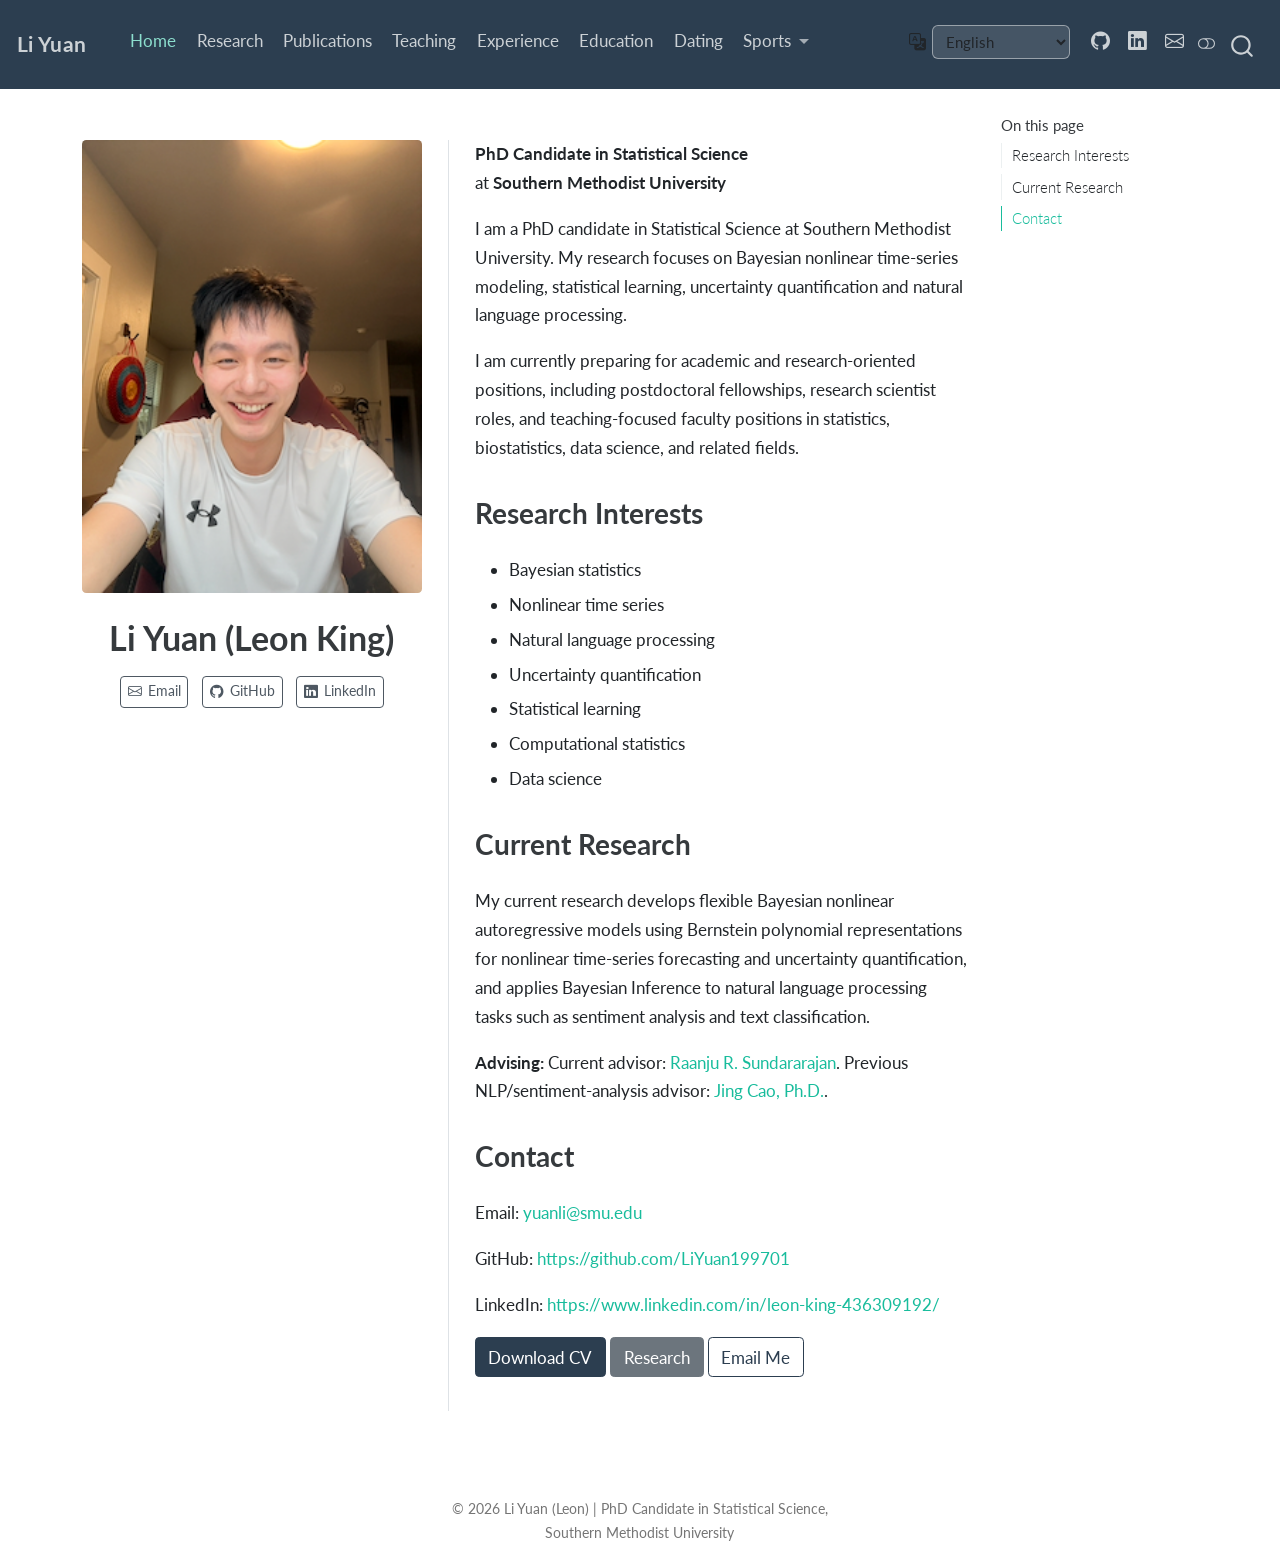
==== commit b24ace74: "Update website content and experience page" ====
--- a/docs/index.html
+++ b/docs/index.html
@@ -60,6 +60,12 @@
     "search-label": "Search"
   }
 }</script>
+<!-- Privacy-friendly analytics by Plausible -->
+<script async="" src="https://plausible.io/js/pa-gqNCaIdhxq-45BBahy_wl.js"></script>
+<script>
+  window.plausible=window.plausible||function(){(plausible.q=plausible.q||[]).push(arguments)},plausible.init=plausible.init||function(i){plausible.o=i||{}};
+  plausible.init()
+</script>
 
 
 <link rel="stylesheet" href="styles.css">
@@ -110,10 +116,41 @@
     <a class="nav-link" href="./dating.html" rel="" target="">
  <span class="menu-text">Dating</span></a>
   </li>  
-  <li class="nav-item">
-    <a class="nav-link" href="./sports.html" rel="" target="">
- <span class="menu-text">Sports</span></a>
-  </li>  
+  <li class="nav-item dropdown ">
+    <a class="nav-link dropdown-toggle" href="#" id="nav-menu-sports" role="button" data-bs-toggle="dropdown" aria-expanded="false" rel="" target="">
+ <span class="menu-text">Sports</span>
+    </a>
+    <ul class="dropdown-menu" aria-labelledby="nav-menu-sports">    
+        <li>
+    <a class="dropdown-item" href="./sports.html" rel="" target="">
+ <span class="dropdown-text">Sports Overview</span></a>
+  </li>  
+        <li>
+    <a class="dropdown-item" href="./sports.html#archery" rel="" target="">
+ <span class="dropdown-text">Archery</span></a>
+  </li>  
+        <li>
+    <a class="dropdown-item" href="./sports.html#golf" rel="" target="">
+ <span class="dropdown-text">Golf</span></a>
+  </li>  
+        <li>
+    <a class="dropdown-item" href="./sports.html#cycling" rel="" target="">
+ <span class="dropdown-text">Cycling</span></a>
+  </li>  
+        <li>
+    <a class="dropdown-item" href="./sports.html#swimming" rel="" target="">
+ <span class="dropdown-text">Swimming</span></a>
+  </li>  
+        <li>
+    <a class="dropdown-item" href="./sports.html#climbing" rel="" target="">
+ <span class="dropdown-text">Climbing</span></a>
+  </li>  
+        <li>
+    <a class="dropdown-item" href="./sports.html#flight-training" rel="" target="">
+ <span class="dropdown-text">Flight Training</span></a>
+  </li>  
+    </ul>
+  </li>
 </ul>
             <ul class="navbar-nav navbar-nav-scroll ms-auto">
   <li class="nav-item compact">
--- a/docs/styles.css
+++ b/docs/styles.css
@@ -281,6 +281,52 @@
   box-shadow: 0 8px 24px rgba(0, 0, 0, 0.12);
 }
 
+.sports-subtab-nav {
+  display: grid;
+  grid-template-columns: repeat(auto-fit, minmax(210px, 1fr));
+  gap: 0.9rem;
+  margin: 1.25rem 0 2rem;
+}
+
+.sports-subtab-card {
+  display: block;
+  min-height: 118px;
+  padding: 1rem 1.05rem;
+  color: var(--bs-body-color);
+  text-decoration: none;
+  border: 1px solid rgba(64, 74, 22, 0.16);
+  border-radius: 18px;
+  background:
+    linear-gradient(145deg, rgba(138, 158, 38, 0.14), rgba(47, 125, 71, 0.08)),
+    radial-gradient(circle at top left, rgba(138, 158, 38, 0.18), transparent 45%);
+  box-shadow: 0 10px 26px rgba(52, 60, 26, 0.1);
+  transition: transform 140ms ease, border-color 140ms ease, box-shadow 140ms ease;
+}
+
+.sports-subtab-card:hover,
+.sports-subtab-card:focus {
+  color: inherit;
+  text-decoration: none;
+  transform: translateY(-2px);
+  border-color: rgba(108, 125, 22, 0.42);
+  box-shadow: 0 14px 32px rgba(52, 60, 26, 0.16);
+}
+
+.sports-subtab-title {
+  display: block;
+  font-size: 1.08rem;
+  font-weight: 800;
+  letter-spacing: 0.01em;
+}
+
+.sports-subtab-desc {
+  display: block;
+  margin-top: 0.35rem;
+  color: rgba(var(--bs-body-color-rgb), 0.76);
+  font-size: 0.92rem;
+  line-height: 1.35;
+}
+
 .golf-science-note {
   margin: 1rem 0 1.2rem;
   padding: 1rem 1.15rem;
@@ -294,6 +340,48 @@
   margin-bottom: 0;
 }
 
+.golf-fundamentals-note {
+  margin: 1rem 0 1.25rem;
+  padding: 1rem 1.15rem;
+  border-left: 5px solid #7a4b18;
+  border-radius: 14px;
+  background: linear-gradient(135deg, rgba(255, 245, 224, 0.96), rgba(238, 247, 226, 0.88));
+  box-shadow: 0 8px 22px rgba(84, 62, 30, 0.08);
+}
+
+.golf-fundamentals-note p {
+  margin-bottom: 0;
+}
+
+.golf-fundamentals-grid {
+  display: grid;
+  grid-template-columns: repeat(auto-fit, minmax(260px, 1fr));
+  gap: 1rem;
+  margin: 1rem 0 1.5rem;
+}
+
+.golf-fundamental-card {
+  padding: 1rem 1.05rem;
+  border: 1px solid rgba(122, 75, 24, 0.16);
+  border-radius: 16px;
+  background: linear-gradient(145deg, rgba(255, 250, 238, 0.98), rgba(242, 248, 232, 0.92));
+  box-shadow: 0 10px 24px rgba(64, 51, 28, 0.08);
+}
+
+.golf-fundamental-card p {
+  margin-bottom: 0;
+}
+
+.golf-table-wrap {
+  width: 100%;
+  overflow-x: auto;
+  margin: 1rem 0 1.4rem;
+}
+
+.golf-table-wrap table {
+  min-width: 920px;
+}
+
 .flight-training-note {
   margin: 1rem 0 1.25rem;
   padding: 1rem 1.15rem;
@@ -323,6 +411,166 @@
   border: 1px solid rgba(17, 49, 65, 0.14);
   border-radius: 14px;
   box-shadow: 0 10px 28px rgba(17, 49, 65, 0.14);
+}
+
+.cycling-training-note {
+  margin: 1rem 0 1.25rem;
+  padding: 1rem 1.15rem;
+  border-left: 5px solid #2f7d47;
+  border-radius: 14px;
+  background: linear-gradient(135deg, rgba(231, 247, 230, 0.96), rgba(255, 249, 226, 0.88));
+  box-shadow: 0 8px 22px rgba(38, 90, 48, 0.08);
+}
+
+.cycling-training-note p {
+  margin-bottom: 0;
+}
+
+.cycling-visual-grid {
+  display: grid;
+  grid-template-columns: repeat(auto-fit, minmax(320px, 1fr));
+  gap: 1rem;
+  margin: 1rem 0 1.5rem;
+  align-items: start;
+}
+
+.cycling-visual-grid img {
+  width: 100%;
+  max-height: 720px;
+  object-fit: contain;
+  background: #fbfaf3;
+  border: 1px solid rgba(41, 92, 55, 0.14);
+  border-radius: 14px;
+  box-shadow: 0 10px 28px rgba(35, 74, 45, 0.14);
+}
+
+.cycling-table-wrap {
+  width: 100%;
+  overflow-x: auto;
+  margin: 1rem 0 1.4rem;
+}
+
+.cycling-table-wrap table {
+  min-width: 1050px;
+}
+
+.swimming-training-note {
+  margin: 1rem 0 1.25rem;
+  padding: 1rem 1.15rem;
+  border-left: 5px solid #0e92b8;
+  border-radius: 14px;
+  background: linear-gradient(135deg, rgba(224, 247, 252, 0.96), rgba(240, 249, 255, 0.9));
+  box-shadow: 0 8px 22px rgba(21, 83, 112, 0.08);
+}
+
+.swimming-training-note p {
+  margin-bottom: 0;
+}
+
+.swimming-visual-grid {
+  display: grid;
+  grid-template-columns: repeat(auto-fit, minmax(280px, 1fr));
+  gap: 1rem;
+  margin: 1rem 0 1.5rem;
+  align-items: start;
+}
+
+.swimming-visual-grid img {
+  width: 100%;
+  max-height: 760px;
+  object-fit: contain;
+  background: #f7fbff;
+  border: 1px solid rgba(14, 105, 145, 0.14);
+  border-radius: 14px;
+  box-shadow: 0 10px 28px rgba(14, 66, 94, 0.14);
+}
+
+.swimming-table-wrap {
+  width: 100%;
+  overflow-x: auto;
+  margin: 1rem 0 1.4rem;
+}
+
+.swimming-table-wrap table {
+  min-width: 980px;
+}
+
+.climbing-training-note {
+  margin: 1rem 0 1.25rem;
+  padding: 1rem 1.15rem;
+  border-left: 5px solid #6d4f9f;
+  border-radius: 14px;
+  background: linear-gradient(135deg, rgba(243, 239, 255, 0.96), rgba(238, 245, 236, 0.9));
+  box-shadow: 0 8px 22px rgba(67, 51, 102, 0.08);
+}
+
+.climbing-training-note p {
+  margin-bottom: 0;
+}
+
+.climbing-video-grid {
+  display: grid;
+  grid-template-columns: repeat(2, minmax(0, 1fr));
+  gap: 1rem;
+  margin: 1rem 0 1.5rem;
+  align-items: start;
+}
+
+.climbing-video-card {
+  padding: 1rem;
+  border: 1px solid rgba(67, 51, 102, 0.14);
+  border-radius: 16px;
+  background: linear-gradient(145deg, rgba(250, 248, 255, 0.98), rgba(241, 246, 238, 0.92));
+  box-shadow: 0 10px 28px rgba(42, 33, 64, 0.12);
+}
+
+.climbing-video-card h4 {
+  margin: 0 0 0.75rem;
+  font-size: 1rem;
+  font-weight: 800;
+}
+
+.climbing-video-card video {
+  display: block;
+  width: 100%;
+  max-height: 640px;
+  object-fit: contain;
+  border-radius: 14px;
+  background: #111;
+}
+
+@media (max-width: 820px) {
+  .climbing-video-grid {
+    grid-template-columns: 1fr;
+  }
+}
+
+.climbing-visual-grid {
+  display: grid;
+  grid-template-columns: repeat(auto-fit, minmax(320px, 1fr));
+  gap: 1rem;
+  margin: 1rem 0 1.5rem;
+  align-items: start;
+}
+
+.climbing-visual-grid img {
+  width: 100%;
+  max-height: 760px;
+  object-fit: contain;
+  background: #fbf8ff;
+  border: 1px solid rgba(67, 51, 102, 0.14);
+  border-radius: 14px;
+  box-shadow: 0 10px 28px rgba(42, 33, 64, 0.14);
+}
+
+.climbing-table-wrap {
+  width: 100%;
+  overflow-x: auto;
+  margin: 1rem 0 1.4rem;
+}
+
+.climbing-table-wrap table {
+  min-width: 960px;
 }
 
 /* Make CV/research lists easier to read */
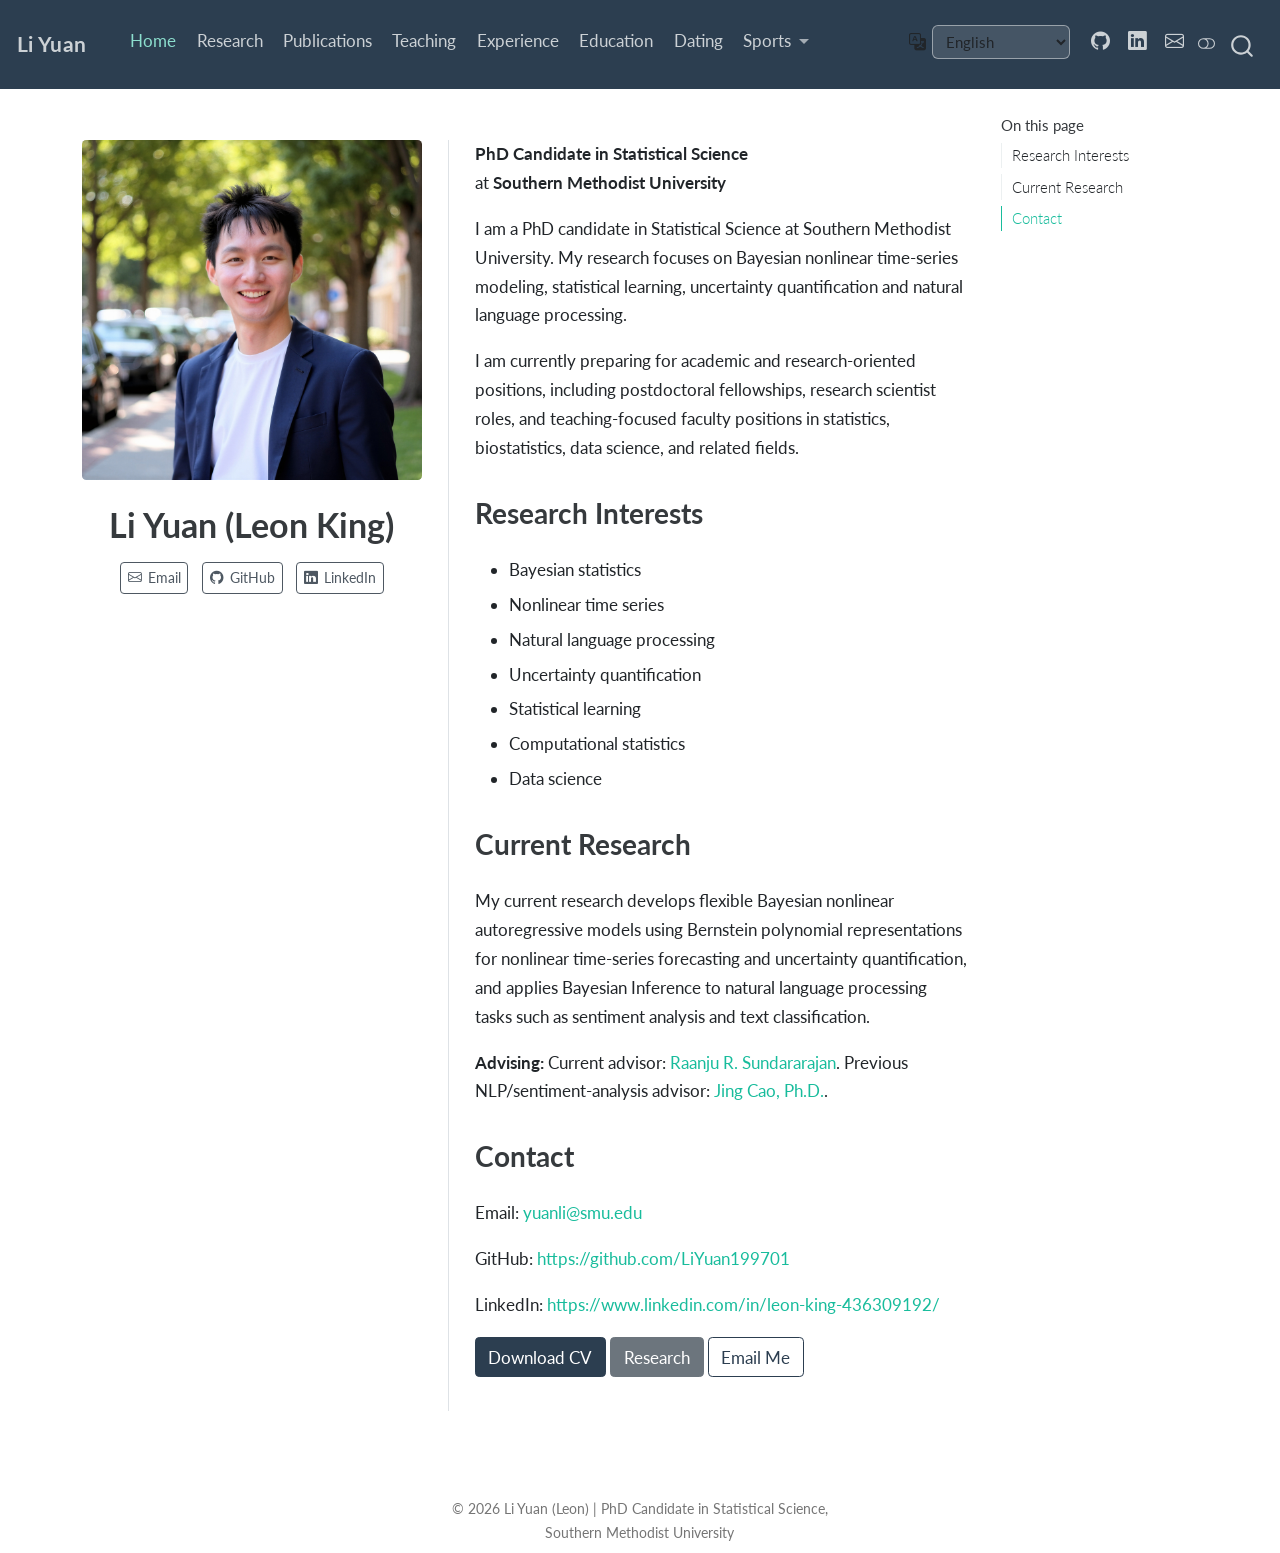
==== commit 8e01ca8d: "Update website content and headshots" ====
--- a/docs/index.html
+++ b/docs/index.html
@@ -193,7 +193,7 @@
 <!-- main -->
 <div class="quarto-about-trestles column-page-left">
   <div class="about-entity">
-    <img src="images/headshot.png" class="about-image
+    <img src="images/headshots/Headshots/Leon.jpeg" class="about-image
   rounded " style="width: 20em;">
 <header id="title-block-header" class="quarto-title-block default">
 <div class="quarto-title">
--- a/docs/styles.css
+++ b/docs/styles.css
@@ -107,6 +107,22 @@
 .self-knowledge-tools-table td:nth-child(2) {
   width: 16rem;
   white-space: nowrap;
+}
+
+.dating-headshot-card {
+  width: min(260px, 70vw);
+  margin: 1rem 0 1.75rem;
+  padding: 0.75rem;
+  border-radius: 18px;
+  background: linear-gradient(145deg, rgba(255, 246, 238, 0.95), rgba(239, 247, 244, 0.9));
+  border: 1px solid rgba(106, 76, 52, 0.12);
+  box-shadow: 0 10px 26px rgba(54, 42, 32, 0.1);
+}
+
+.dating-headshot-card img {
+  display: block;
+  width: 100%;
+  border-radius: 16px;
 }
 
 /* Sports analytics cards and practice image gallery */
